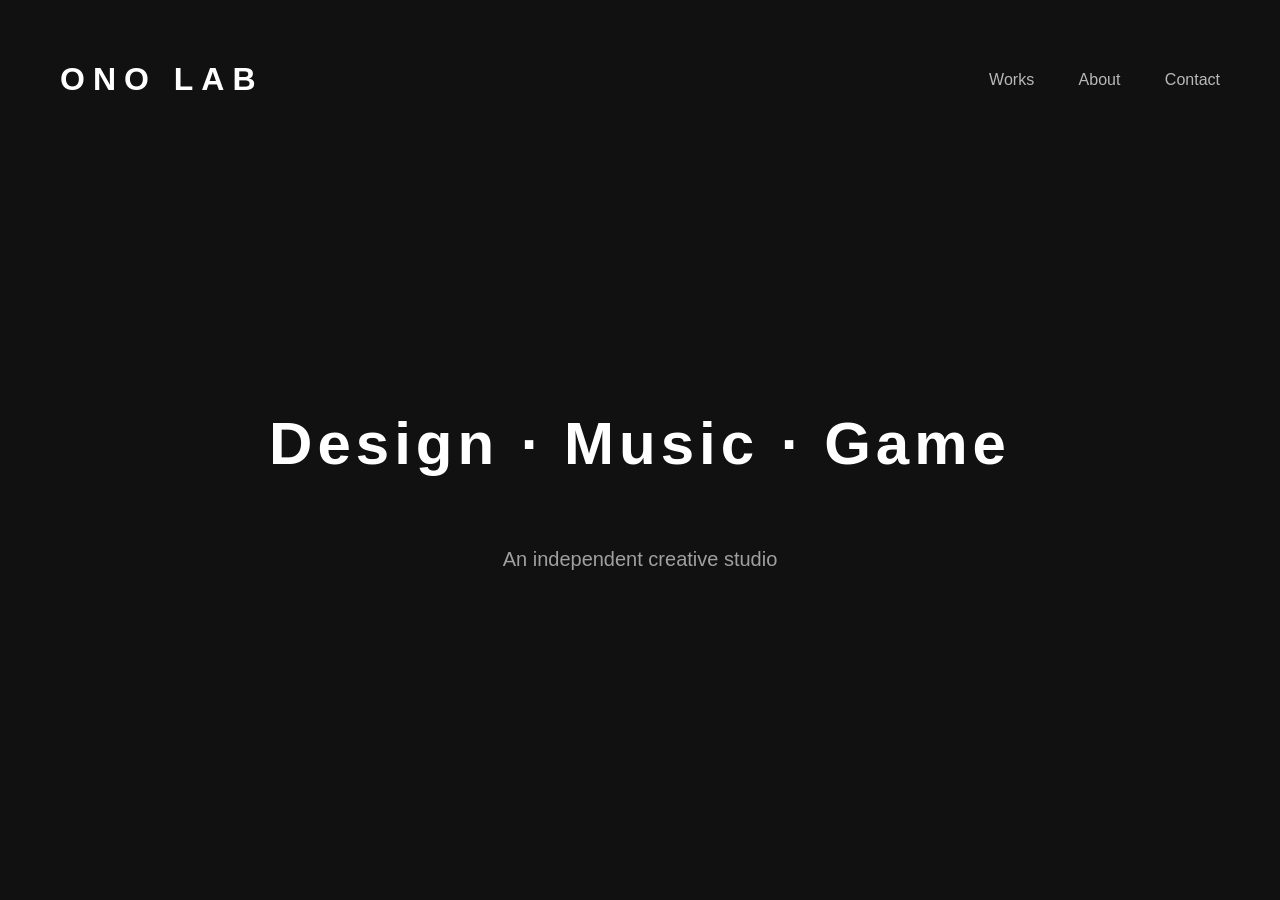
==== index.html @ 7ed70d76 "first version of ONOLAB website" ====
<!DOCTYPE html>
<html>

<head>

<title>ONO LAB</title>

<link rel="stylesheet" href="style.css">

</head>


<body>


<header>

    <h1>ONO LAB</h1>

    <nav>
        <a href="#">Works</a>
        <a href="#">About</a>
        <a href="#">Contact</a>
    </nav>

</header>



<section class="hero">

    <h2>
        Design · Music · Game
    </h2>

    <p>
        An independent creative studio
    </p>

</section>



<script src="script.js"></script>


</body>

</html>
---- style.css ----
body {

    margin:0;

    background:#111;

    color:white;

    font-family:
    Helvetica, Arial, sans-serif;

}


header {

    display:flex;

    justify-content:space-between;

    align-items:center;

    padding:40px 60px;

}


h1 {

    font-size:32px;

    letter-spacing:8px;

}



nav a {

    color:white;

    text-decoration:none;

    margin-left:40px;

    opacity:0.7;

}



.hero {

    height:70vh;

    display:flex;

    flex-direction:column;

    justify-content:center;

    align-items:center;

}



.hero h2 {

    font-size:60px;

    letter-spacing:5px;

}



.hero p {

    font-size:20px;

    opacity:0.6;

}
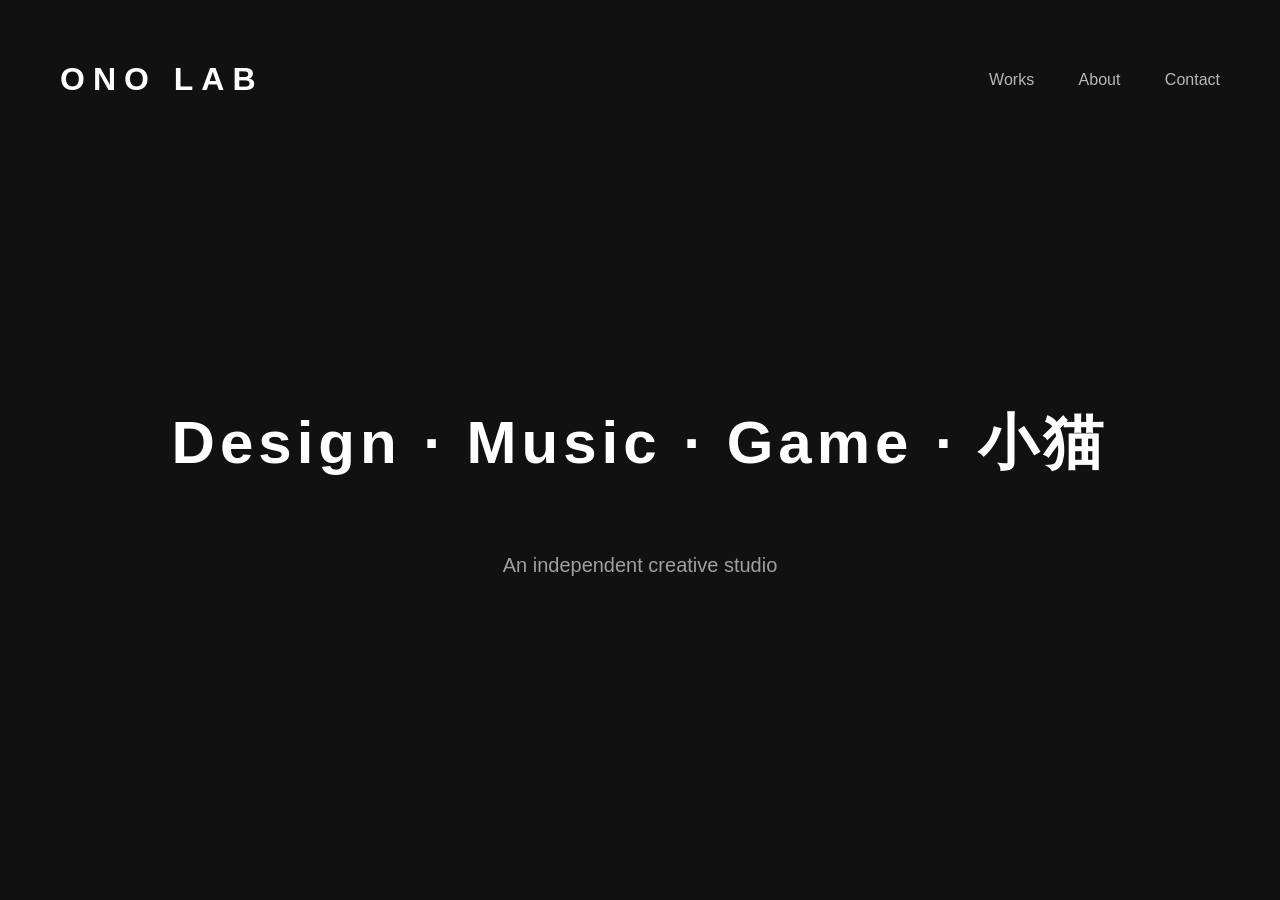
==== commit 19ba9823: "update homepage text" ====
--- a/index.html
+++ b/index.html
@@ -30,7 +30,7 @@
 <section class="hero">
 
     <h2>
-        Design · Music · Game
+        Design · Music · Game · 小猫
     </h2>
 
     <p>
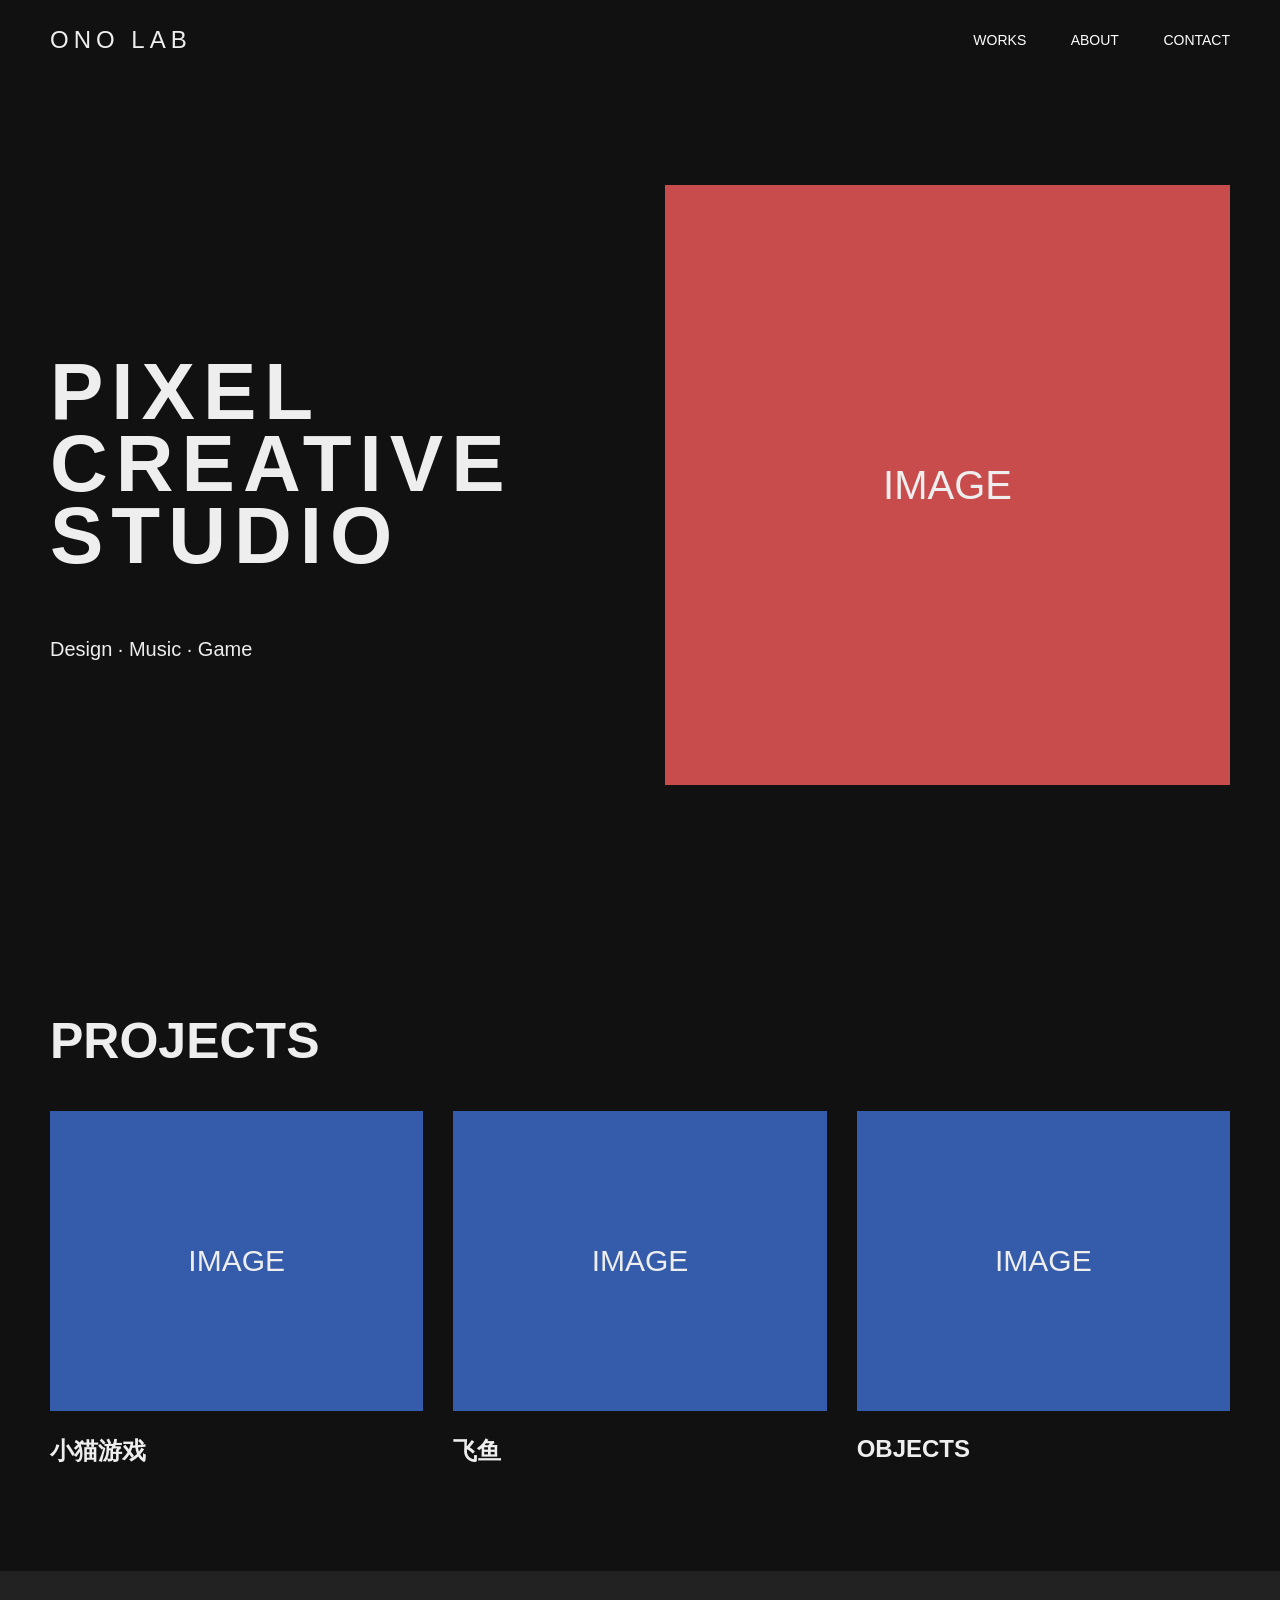
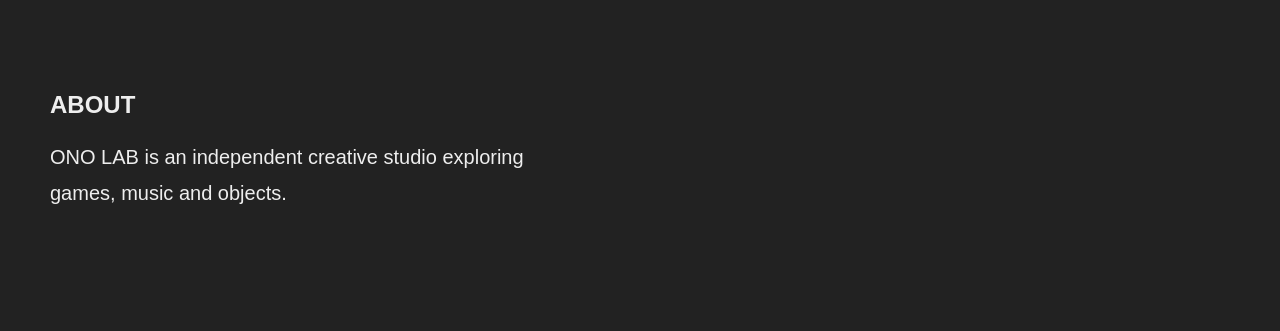
==== commit 10f9d891: "“pixel0722”" ====
--- a/index.html
+++ b/index.html
@@ -13,35 +13,137 @@
 <body>
 
 
+<!-- 顶部导航 -->
 <header>
 
-    <h1>ONO LAB</h1>
+    <div class="logo">
+        ONO LAB
+    </div>
+
 
     <nav>
-        <a href="#">Works</a>
-        <a href="#">About</a>
-        <a href="#">Contact</a>
+        <a href="#">WORKS</a>
+        <a href="#">ABOUT</a>
+        <a href="#">CONTACT</a>
     </nav>
+
 
 </header>
 
 
 
+<!-- 首页第一屏 -->
 <section class="hero">
 
-    <h2>
-        Design · Music · Game · 小猫
-    </h2>
 
-    <p>
-        An independent creative studio
-    </p>
+    <div class="hero-text">
+
+        <h1>
+            PIXEL<br>
+            CREATIVE<br>
+            STUDIO
+        </h1>
+
+
+        <p>
+            Design · Music · Game
+        </p>
+
+
+    </div>
+
+
+
+    <!-- 这里以后换成你的主视觉图片 -->
+    <div class="hero-image">
+        IMAGE
+    </div>
+
+
 
 </section>
 
 
 
-<script src="script.js"></script>
+
+
+<!-- 项目区域 -->
+<section class="projects">
+
+
+<h2>
+PROJECTS
+</h2>
+
+
+
+<div class="project-grid">
+
+
+    <div class="card">
+
+        <div class="image-box">
+            IMAGE
+        </div>
+
+        <h3>
+        小猫游戏
+        </h3>
+
+    </div>
+
+
+
+    <div class="card">
+
+        <div class="image-box">
+            IMAGE
+        </div>
+
+        <h3>
+        飞鱼
+        </h3>
+
+    </div>
+
+
+
+    <div class="card">
+
+        <div class="image-box">
+            IMAGE
+        </div>
+
+        <h3>
+        OBJECTS
+        </h3>
+
+    </div>
+
+
+
+</div>
+
+
+</section>
+
+
+
+
+<section class="about">
+
+<h2>
+ABOUT
+</h2>
+
+<p>
+ONO LAB is an independent creative studio exploring
+games, music and objects.
+</p>
+
+
+</section>
+
 
 
 </body>
--- a/style.css
+++ b/style.css
@@ -1,33 +1,98 @@
-body {
+*{
+    box-sizing:border-box;
+}
+
+
+
+body{
 
     margin:0;
 
     background:#111;
 
+    color:#eee;
+
+    font-family:
+    Arial,
+    sans-serif;
+
+}
+
+
+
+header{
+
+    height:80px;
+
+    padding:30px 50px;
+
+    display:flex;
+
+    justify-content:space-between;
+
+    align-items:center;
+
+}
+
+
+
+.logo{
+
+    font-size:24px;
+
+    letter-spacing:5px;
+
+}
+
+
+
+nav a{
+
     color:white;
 
-    font-family:
-    Helvetica, Arial, sans-serif;
-
-}
-
-
-header {
-
-    display:flex;
-
-    justify-content:space-between;
-
-    align-items:center;
-
-    padding:40px 60px;
-
-}
-
-
-h1 {
-
-    font-size:32px;
+    text-decoration:none;
+
+    margin-left:40px;
+
+    font-size:14px;
+
+}
+
+
+
+
+
+.hero{
+
+    min-height:90vh;
+
+    padding:60px 50px;
+
+
+    display:flex;
+
+    gap:50px;
+
+    align-items:center;
+
+}
+
+
+
+.hero-text{
+
+    flex:1;
+
+}
+
+
+
+.hero-text h1{
+
+
+    font-size:80px;
+
+    line-height:0.9;
 
     letter-spacing:8px;
 
@@ -35,50 +100,133 @@
 
 
 
-nav a {
-
-    color:white;
-
-    text-decoration:none;
-
-    margin-left:40px;
-
-    opacity:0.7;
-
-}
-
-
-
-.hero {
-
-    height:70vh;
-
-    display:flex;
-
-    flex-direction:column;
+.hero-text p{
+
+    margin-top:40px;
+
+    font-size:20px;
+
+}
+
+
+
+
+
+.hero-image{
+
+
+    flex:1;
+
+
+    height:600px;
+
+
+    background:#c94c4c;
+
+
+    display:flex;
 
     justify-content:center;
 
     align-items:center;
 
-}
-
-
-
-.hero h2 {
-
-    font-size:60px;
-
-    letter-spacing:5px;
-
-}
-
-
-
-.hero p {
+
+    font-size:40px;
+
+
+    image-rendering:pixelated;
+
+}
+
+
+
+
+
+.projects{
+
+
+    padding:80px 50px;
+
+
+}
+
+
+
+.projects h2{
+
+    font-size:50px;
+
+}
+
+
+
+
+
+.project-grid{
+
+
+    display:grid;
+
+    grid-template-columns:
+    repeat(3,1fr);
+
+
+    gap:30px;
+
+
+}
+
+
+
+.image-box{
+
+
+    height:300px;
+
+    background:#355caa;
+
+
+    display:flex;
+
+    justify-content:center;
+
+    align-items:center;
+
+
+    font-size:30px;
+
+}
+
+
+
+.card h3{
+
+    font-size:24px;
+
+}
+
+
+
+
+
+.about{
+
+
+    padding:100px 50px;
+
+
+    background:#222;
+
+
+}
+
+
+.about p{
+
+    max-width:500px;
 
     font-size:20px;
 
-    opacity:0.6;
+    line-height:1.8;
 
 }
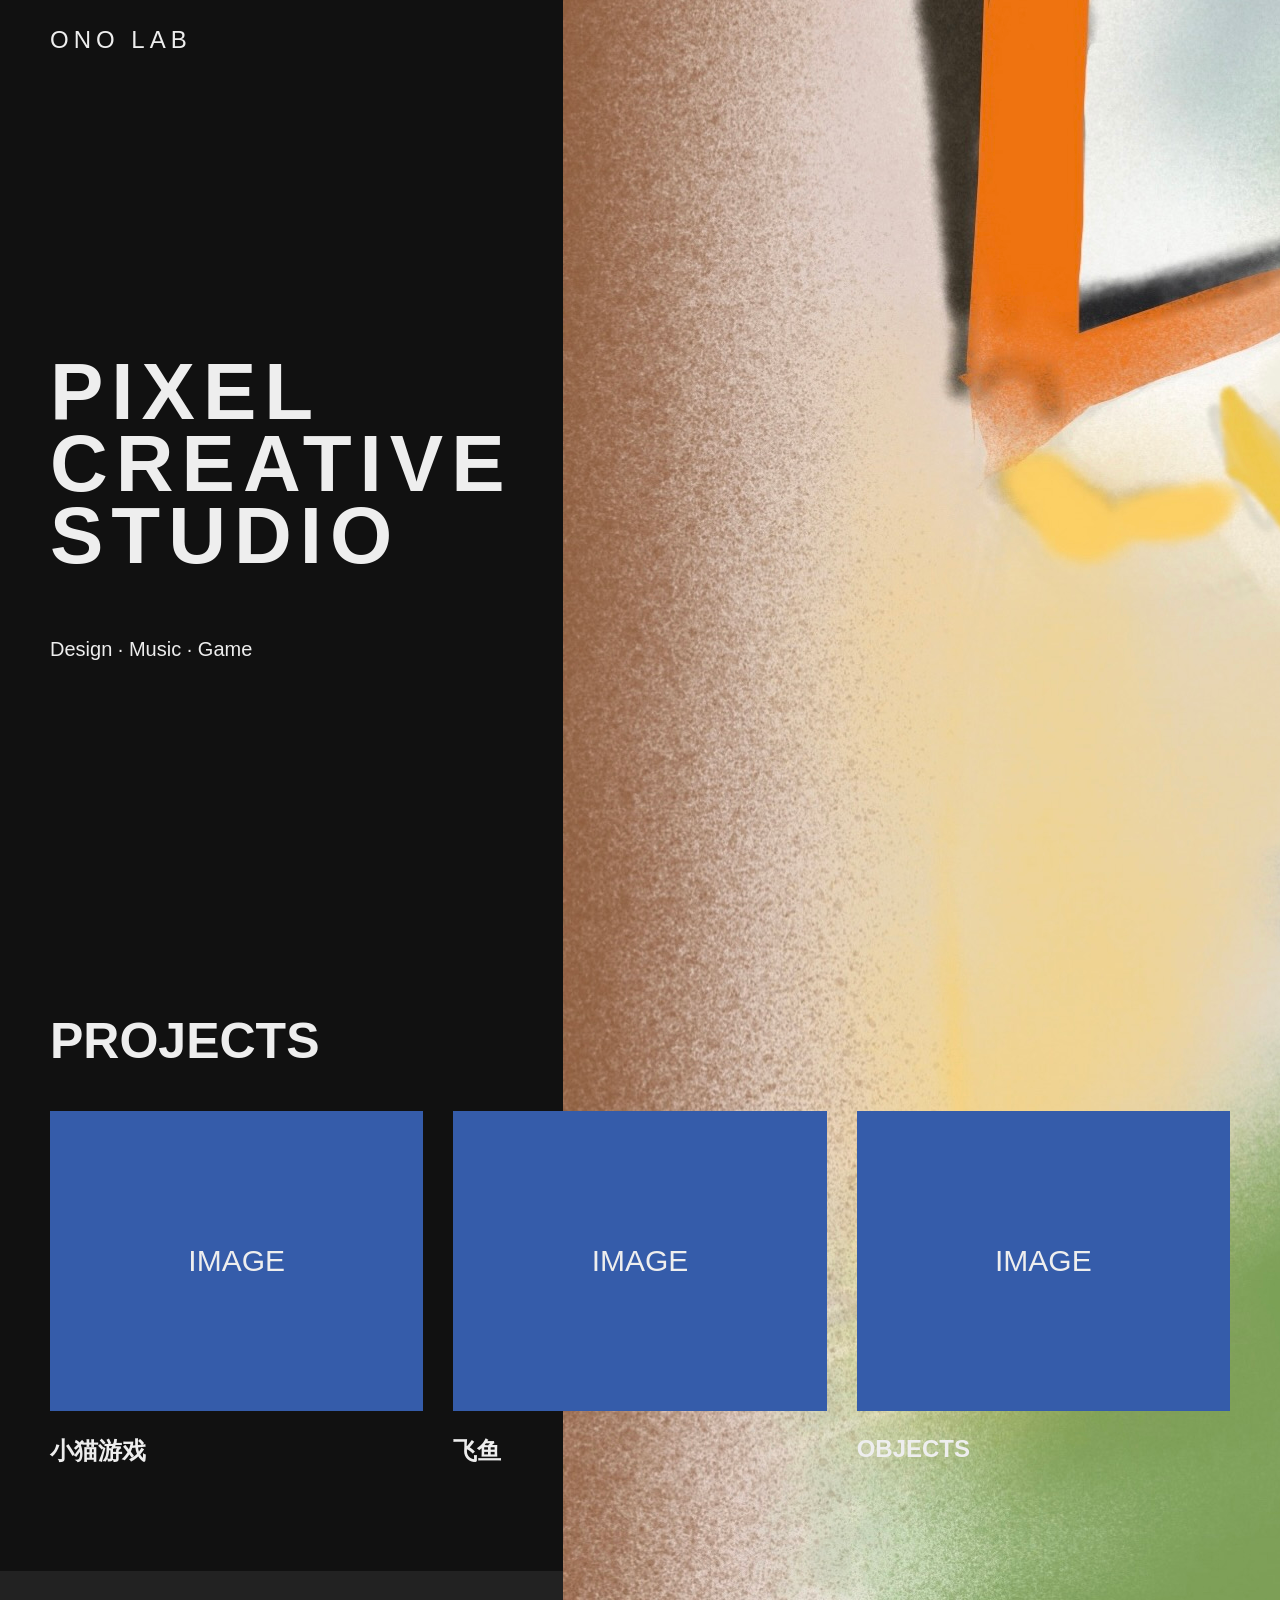
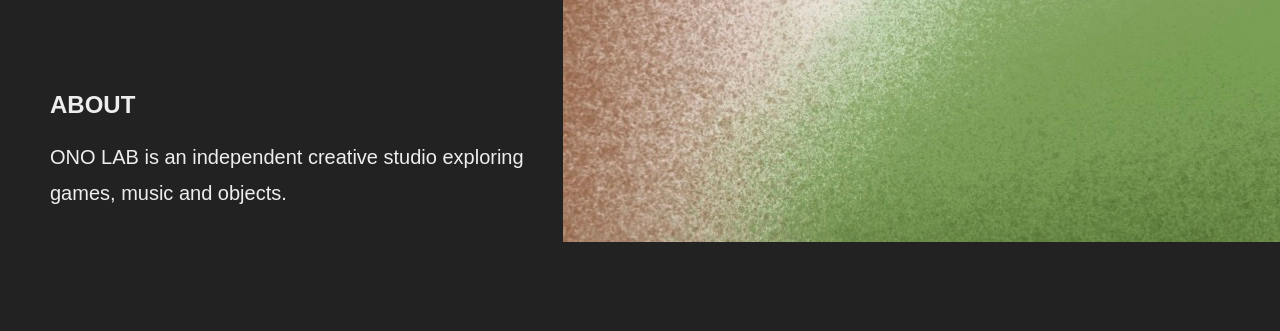
==== commit 7b03d7d3: "add image hero1" ====
--- a/index.html
+++ b/index.html
@@ -56,7 +56,7 @@
 
     <!-- 这里以后换成你的主视觉图片 -->
     <div class="hero-image">
-        IMAGE
+        <img src="image/hero1.jpg">
     </div>
 
 
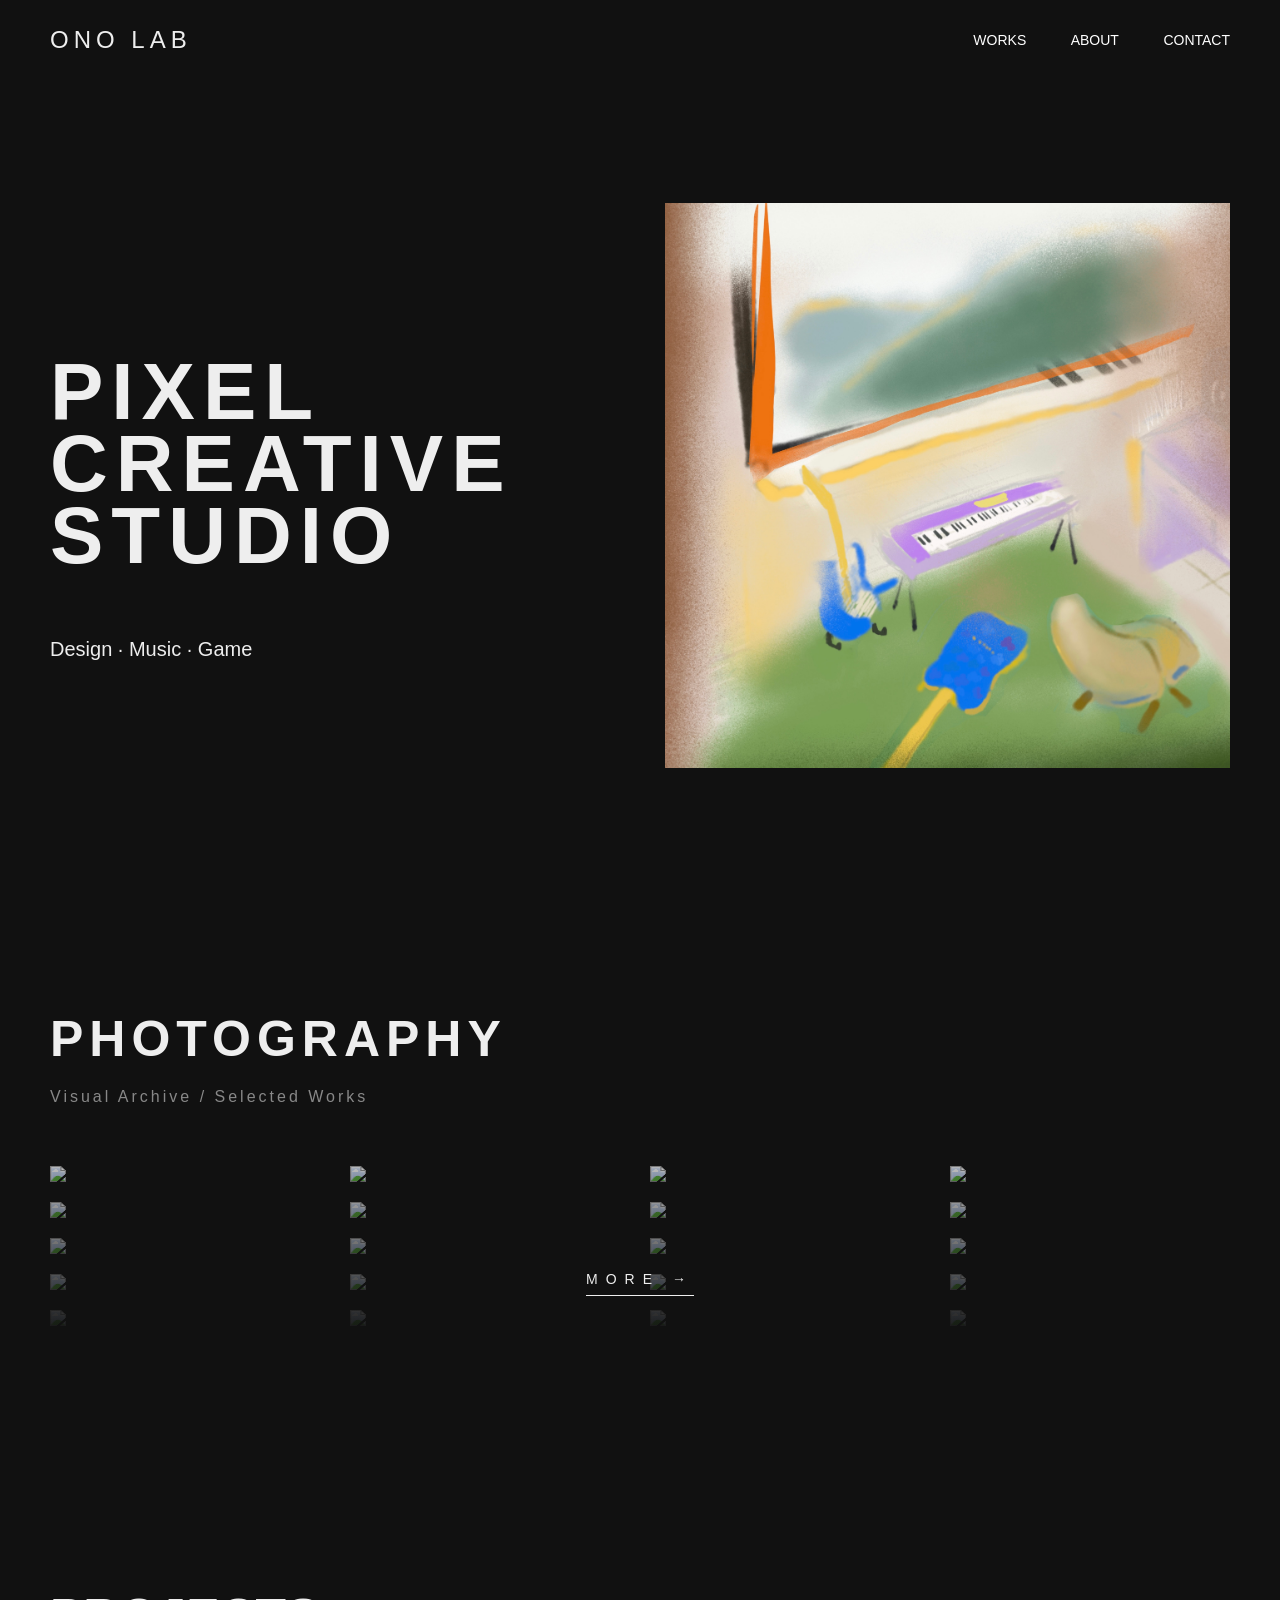
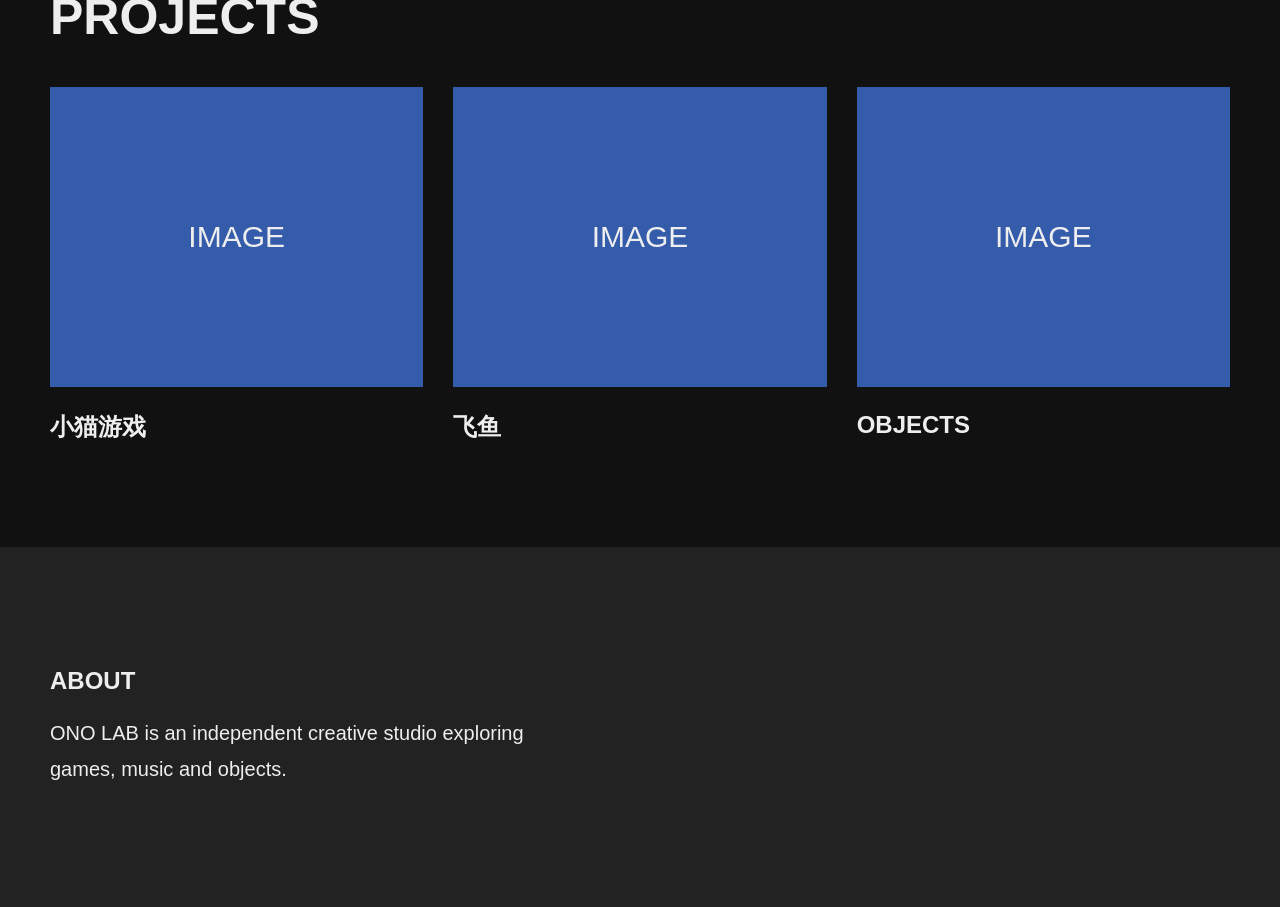
==== commit c6169508: "add photos page" ====
--- a/index.html
+++ b/index.html
@@ -32,6 +32,7 @@
 
 
 
+
 <!-- 首页第一屏 -->
 <section class="hero">
 
@@ -54,14 +55,70 @@
 
 
 
-    <!-- 这里以后换成你的主视觉图片 -->
+    <!-- 主视觉图片 -->
     <div class="hero-image">
+
         <img src="image/hero1.jpg">
-    </div>
-
-
-
-</section>
+
+    </div>
+
+
+
+</section>
+
+
+
+
+
+
+<!-- 摄影作品区域 -->
+<section class="photography">
+
+
+<h2>
+PHOTOGRAPHY
+</h2>
+
+
+<p class="subtitle">
+Visual Archive / Selected Works
+</p>
+
+
+<div class="photo-wrapper">
+
+
+    <div class="photo-grid" id="photoGrid">
+
+    </div>
+
+
+    <div class="photo-mask">
+
+     <a href="photography.html" class="more">
+    MORE →
+</a>
+
+    </div>
+
+
+</div>
+
+
+</section>
+
+
+    <!-- JS会自动生成图片 -->
+    <div class="photo-grid" id="photoGrid">
+
+
+    </div>
+
+
+
+</section>
+
+
 
 
 
@@ -71,78 +128,110 @@
 <section class="projects">
 
 
-<h2>
-PROJECTS
-</h2>
-
-
-
-<div class="project-grid">
-
-
-    <div class="card">
-
-        <div class="image-box">
-            IMAGE
+    <h2>
+        PROJECTS
+    </h2>
+
+
+
+    <div class="project-grid">
+
+
+
+        <div class="card">
+
+
+            <div class="image-box">
+                IMAGE
+            </div>
+
+
+            <h3>
+                小猫游戏
+            </h3>
+
+
         </div>
 
-        <h3>
-        小猫游戏
-        </h3>
-
-    </div>
-
-
-
-    <div class="card">
-
-        <div class="image-box">
-            IMAGE
+
+
+
+
+        <div class="card">
+
+
+            <div class="image-box">
+                IMAGE
+            </div>
+
+
+            <h3>
+                飞鱼
+            </h3>
+
+
         </div>
 
-        <h3>
-        飞鱼
-        </h3>
-
-    </div>
-
-
-
-    <div class="card">
-
-        <div class="image-box">
-            IMAGE
+
+
+
+
+        <div class="card">
+
+
+            <div class="image-box">
+                IMAGE
+            </div>
+
+
+            <h3>
+                OBJECTS
+            </h3>
+
+
         </div>
 
-        <h3>
-        OBJECTS
-        </h3>
-
-    </div>
-
-
-
-</div>
-
-
-</section>
-
-
-
-
+
+
+    </div>
+
+
+</section>
+
+
+
+
+
+
+
+<!-- 关于区域 -->
 <section class="about">
 
-<h2>
-ABOUT
-</h2>
-
-<p>
-ONO LAB is an independent creative studio exploring
-games, music and objects.
-</p>
-
-
-</section>
+
+    <h2>
+        ABOUT
+    </h2>
+
+
+
+    <p>
+        ONO LAB is an independent creative studio exploring
+        games, music and objects.
+    </p>
+
+
+
+</section>
+
+
+
+
+
+
+<!-- JavaScript -->
+<script src="photos.js"></script>
+
+<script src="script.js"></script>
 
 
 
--- a/style.css
+++ b/style.css
@@ -121,9 +121,6 @@
     height:600px;
 
 
-    background:#c94c4c;
-
-
     display:flex;
 
     justify-content:center;
@@ -134,7 +131,21 @@
     font-size:40px;
 
 
-    image-rendering:pixelated;
+    image-rendering:auto;
+
+}
+
+
+
+/* 首页主视觉图片 */
+
+.hero-image img{
+
+    width:100%;
+
+    height:100%;
+
+    object-fit:contain;
 
 }
 
@@ -198,6 +209,19 @@
 }
 
 
+/* 项目图片 */
+
+.image-box img{
+
+    width:100%;
+
+    height:100%;
+
+    object-fit:contain;
+
+}
+
+
 
 .card h3{
 
@@ -229,4 +253,248 @@
 
     line-height:1.8;
 
+}
+/* =====================
+   Photography
+===================== */
+
+
+.photography{
+
+    padding:120px 50px;
+
+}
+
+
+
+.photography h2{
+
+    font-size:50px;
+
+    letter-spacing:6px;
+
+    margin:0 0 20px 0;
+
+}
+
+
+
+.photography .subtitle{
+
+    color:#888;
+
+    font-size:16px;
+
+    letter-spacing:3px;
+
+    margin-bottom:60px;
+
+}
+
+
+
+/* 瀑布流图片墙 */
+
+.photo-grid{
+
+    columns:4;
+
+    column-gap:20px;
+
+}
+
+
+
+/* 图片 */
+
+.photo-grid img{
+
+    width:100%;
+
+    display:block;
+
+    margin-bottom:20px;
+
+    break-inside:avoid;
+
+
+    transition:
+        transform 0.8s cubic-bezier(.2,.8,.2,1),
+        opacity 0.5s;
+
+}
+
+
+
+.photo-grid img:hover{
+
+    transform:scale(1.12);
+
+    opacity:0.75;
+
+}
+
+
+
+/* 鼠标经过 */
+
+.photo-grid img:hover{
+
+    transform:scale(1.12);
+
+    opacity:0.85;
+
+}
+
+
+
+
+
+/* MORE */
+
+.more{
+
+    display:block;
+
+    margin-top:70px;
+
+    color:#eee;
+
+    text-decoration:none;
+
+    font-size:14px;
+
+    letter-spacing:6px;
+
+    transition:0.3s;
+
+}
+
+
+
+.more:hover{
+
+    opacity:0.5;
+
+}
+
+
+
+
+
+
+
+/* =====================
+   Responsive
+===================== */
+
+
+@media(max-width:1200px){
+
+
+    .photo-grid{
+
+        columns:3;
+
+    }
+
+
+}
+
+
+
+
+@media(max-width:768px){
+
+
+    .photography{
+
+        padding:80px 20px;
+
+    }
+
+
+
+    .photography h2{
+
+        font-size:36px;
+
+    }
+
+
+
+    .photo-grid{
+
+        columns:2;
+
+        column-gap:15px;
+
+    }
+
+
+
+    .photo-grid img{
+
+        margin-bottom:15px;
+
+    }
+
+
+}
+.photo-wrapper{
+
+    position:relative;
+
+    max-height:900px;
+
+    overflow:hidden;
+
+}
+
+
+
+.photo-mask{
+
+    position:absolute;
+
+    bottom:0;
+
+    left:0;
+
+    width:100%;
+
+    height:250px;
+
+
+    display:flex;
+
+    justify-content:center;
+
+    align-items:flex-end;
+
+    padding-bottom:50px;
+
+
+    background:
+
+    linear-gradient(
+        transparent,
+        #111
+    );
+
+}
+.more{
+
+    color:#eee;
+
+    font-size:14px;
+
+    letter-spacing:8px;
+
+    text-decoration:none;
+
+    border-bottom:1px solid #eee;
+
+    padding-bottom:8px;
+
 }
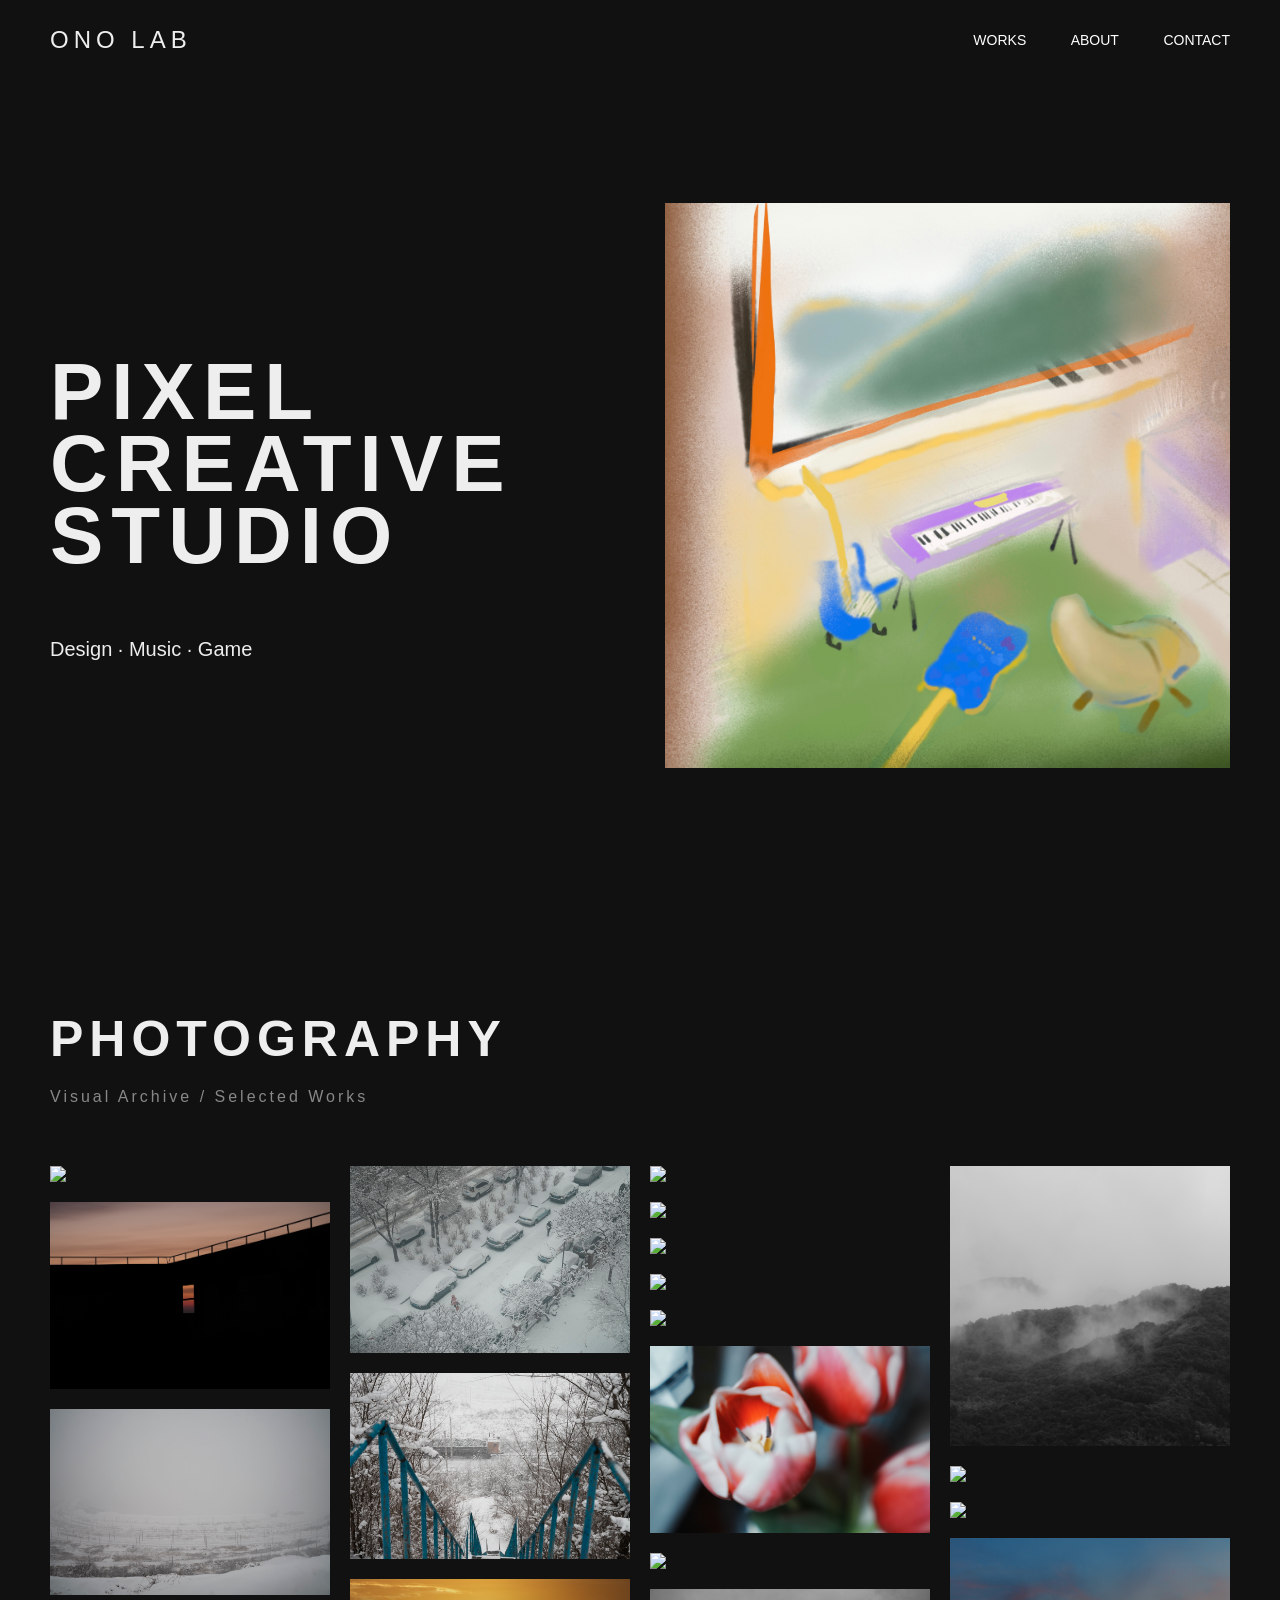
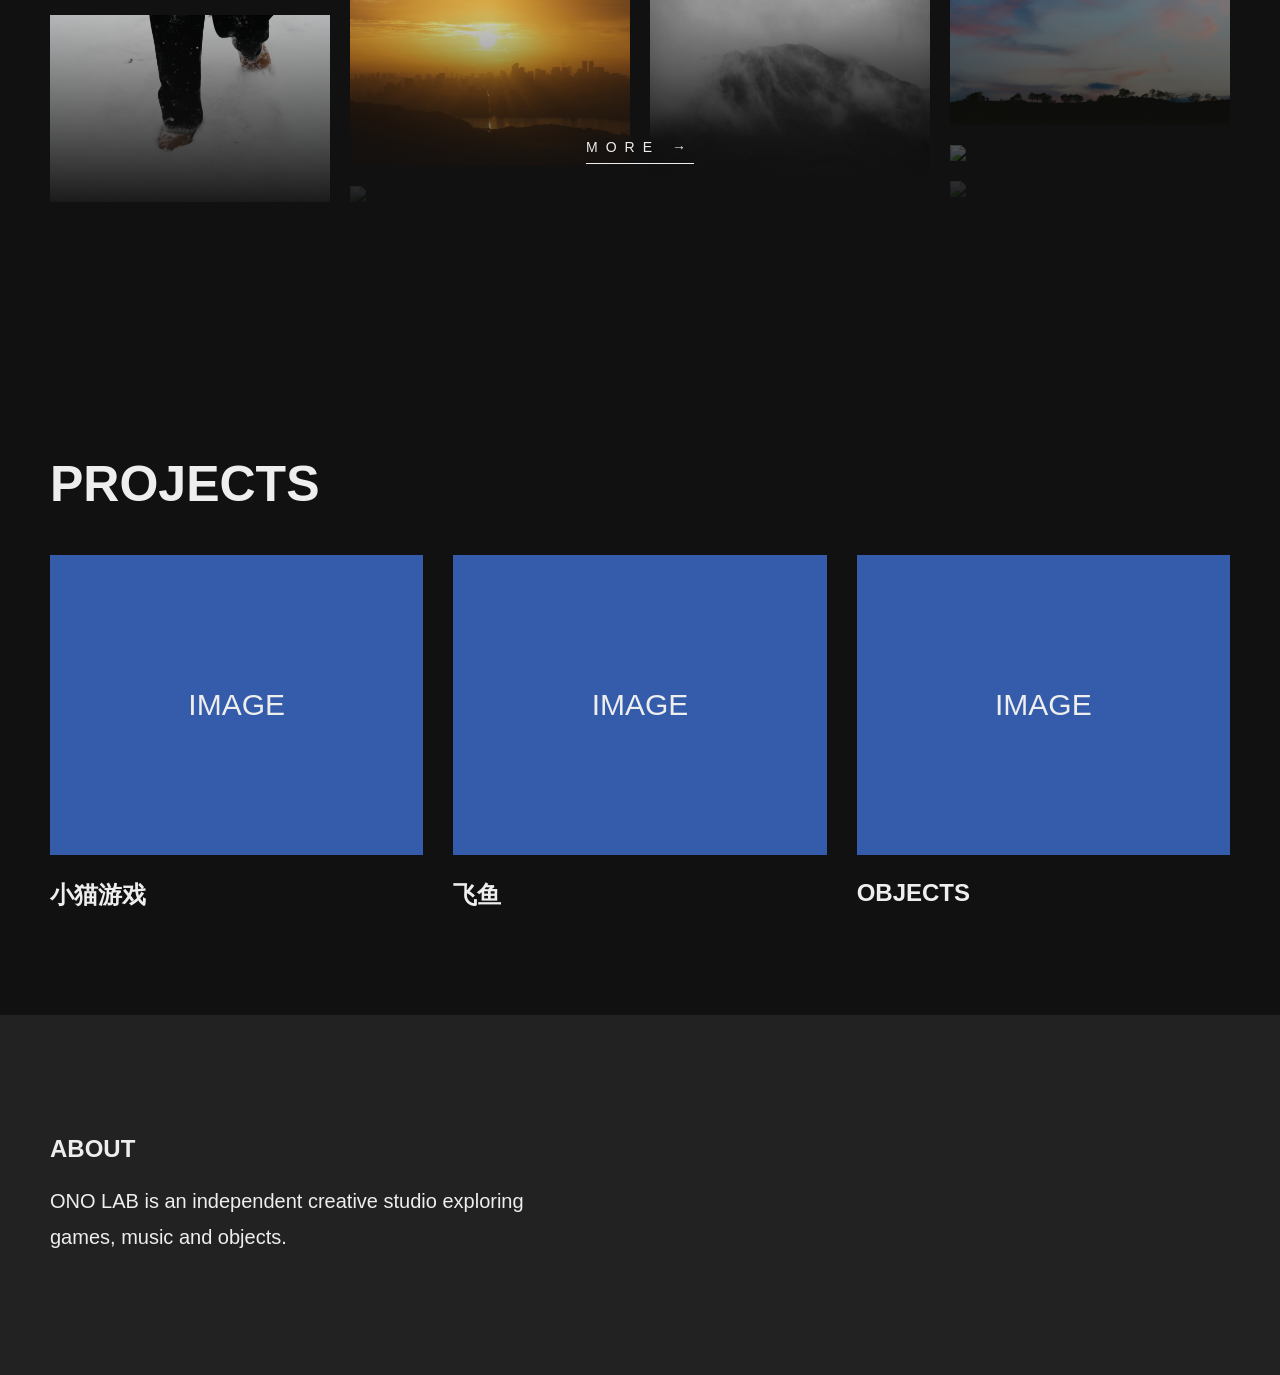
==== commit 635f1fb1: "add mini logo" ====
--- a/index.html
+++ b/index.html
@@ -4,6 +4,8 @@
 <head>
 
 <title>ONO LAB</title>
+
+<link rel="icon" href="image/logo.JPG">
 
 <link rel="stylesheet" href="style.css">
 
